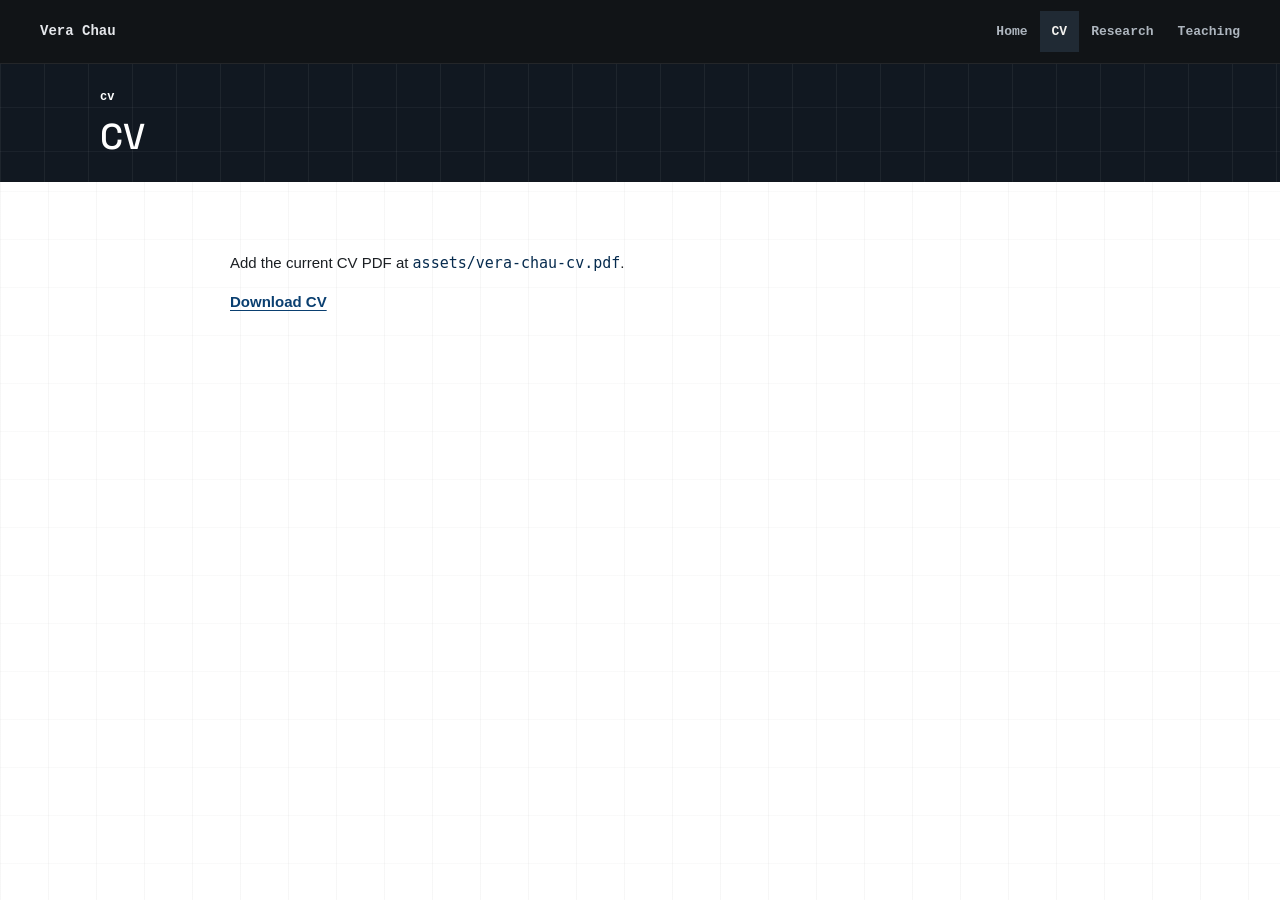
==== cv.html @ 86e2c574 "Initial static website" ====
<!doctype html>
<html lang="en">
  <head>
    <meta charset="utf-8">
    <meta name="viewport" content="width=device-width, initial-scale=1">
    <title>CV - Vera Chau</title>
    <meta name="description" content="CV for Vera Chau.">
    <link rel="preconnect" href="https://fonts.googleapis.com">
    <link rel="preconnect" href="https://fonts.gstatic.com" crossorigin>
    <link href="https://fonts.googleapis.com/css2?family=Space+Grotesk:wght@400;500;600&display=swap" rel="stylesheet">
    <link rel="stylesheet" href="styles.css">
  </head>
  <body>
    <header class="topbar">
      <a class="site-title" href="index.html">Vera Chau</a>
      <nav aria-label="Main navigation">
        <a href="index.html">Home</a>
        <a class="active" href="cv.html">CV</a>
        <a href="research.html">Research</a>
        <a href="teaching.html">Teaching</a>
      </nav>
    </header>

    <main>
      <section class="banner compact">
        <div class="wrap">
          <p class="label">CV</p>
          <h1>CV</h1>
        </div>
      </section>

      <section class="wrap page-copy">
        <p>Add the current CV PDF at <code>assets/vera-chau-cv.pdf</code>.</p>
        <p><a class="button" href="assets/vera-chau-cv.pdf">Download CV</a></p>
      </section>
    </main>
  </body>
</html>
---- styles.css ----
:root {
  --nav: #111417;
  --nav-active: #202a34;
  --blue: #0a3f70;
  --blue-dark: #062b4e;
  --cream: #f2f1ee;
  --text: #1b1f23;
  --muted: #68717a;
  --line: rgba(17, 20, 23, 0.16);
  --paper: #ffffff;
  --heading: "Space Grotesk", "Helvetica Neue", Arial, sans-serif;
  --code: "SFMono-Regular", Consolas, "Liberation Mono", Menlo, monospace;
}

* {
  box-sizing: border-box;
}

body {
  margin: 0;
  background:
    linear-gradient(90deg, rgba(17, 20, 23, 0.035) 1px, transparent 1px),
    linear-gradient(0deg, rgba(17, 20, 23, 0.025) 1px, transparent 1px),
    var(--paper);
  background-size: 48px 48px;
  color: var(--text);
  font-family: "Helvetica Neue", Arial, sans-serif;
  font-size: 15px;
  line-height: 1.62;
}

a {
  color: var(--blue);
  text-decoration-thickness: 1px;
  text-underline-offset: 3px;
}

.topbar {
  min-height: 64px;
  display: flex;
  align-items: stretch;
  justify-content: space-between;
  background: var(--nav);
  border-bottom: 1px solid rgba(255, 255, 255, 0.08);
}

.site-title {
  display: flex;
  align-items: center;
  padding: 13px 40px;
  color: #e5e7eb;
  font-family: var(--code);
  font-size: 14px;
  font-weight: 600;
  line-height: 1.2;
  text-decoration: none;
}

nav {
  display: flex;
  align-items: center;
  padding-right: 28px;
}

nav a {
  display: flex;
  align-items: center;
  min-height: 40px;
  padding: 10px 12px;
  color: #aeb6bf;
  font-family: var(--code);
  font-size: 13px;
  font-weight: 600;
  text-decoration: none;
}

nav a:hover {
  color: #ffffff;
}

nav a.active {
  background: var(--nav-active);
  color: var(--cream);
  font-weight: 700;
}

.wrap {
  width: min(1080px, calc(100% - 56px));
  margin: 0 auto;
}

.banner {
  min-height: 192px;
  display: flex;
  align-items: center;
  color: white;
  background:
    linear-gradient(90deg, rgba(255, 255, 255, 0.055) 1px, transparent 1px),
    linear-gradient(0deg, rgba(255, 255, 255, 0.045) 1px, transparent 1px),
    #111821;
  background-size: 44px 44px;
  border-bottom: 1px solid rgba(17, 20, 23, 0.2);
}

.home-banner {
  min-height: 220px;
}

.banner.compact {
  min-height: 118px;
}

.label {
  margin: 0 0 10px;
  color: inherit;
  font-family: var(--code);
  font-size: 12px;
  font-weight: 600;
  text-transform: lowercase;
}

h1,
h2,
h3 {
  margin: 0;
  color: var(--blue);
  font-family: var(--heading);
  font-weight: 500;
  line-height: 1.18;
}

.banner h1,
.banner .subtitle {
  color: #ffffff;
}

.banner h1 {
  font-family: var(--heading);
  font-weight: 500;
}

h1 {
  font-size: clamp(27px, 3.5vw, 36px);
  font-weight: 500;
  line-height: 1.08;
}

h2 {
  font-size: 21px;
}

h3 {
  font-size: 16px;
}

.subtitle {
  max-width: 720px;
  margin: 18px 0 0;
  color: rgba(255, 255, 255, 0.78);
  font-family: var(--code);
  font-size: 13px;
  line-height: 1.7;
}

.intro-grid {
  display: grid;
  grid-template-columns: 0.95fr 1.05fr;
  gap: 70px;
  padding: 48px 0;
}

.prose p,
.research-opening p,
.page-copy,
.paper-copy,
.other-work p {
  color: var(--text);
}

.selected-work {
  padding: 36px 0 72px;
  border-top: 1px solid rgba(0, 0, 0, 0.15);
}

.selected-work h2 {
  margin-bottom: 18px;
}

.portfolio-line {
  display: grid;
  grid-template-columns: 56px 1fr 320px;
  gap: 24px;
  padding: 18px 0;
  border-top: 1px solid rgba(0, 0, 0, 0.12);
  text-decoration: none;
}

.selected-work .work-no {
  color: var(--muted);
  font-family: var(--code);
  font-size: 12px;
  font-weight: 600;
}

.portfolio-line > span:not(.work-no) {
  color: var(--blue);
  font-family: var(--heading);
  font-size: 18px;
  font-weight: 500;
  line-height: 1.28;
}

.selected-work small {
  align-self: center;
  color: var(--muted);
  font-family: var(--code);
  font-size: 12px;
}

.research-opening {
  max-width: 960px;
  padding: 34px 0 22px;
}

.research-opening h2 {
  max-width: 820px;
}

.research-opening p {
  max-width: 820px;
  margin: 18px 0 0;
  font-size: 15px;
}

.project-index {
  display: grid;
  grid-template-columns: repeat(3, 1fr);
  gap: 22px;
  padding-bottom: 32px;
}

.project-index a {
  padding-top: 14px;
  border-top: 2px solid var(--line);
  color: var(--blue);
  font-family: var(--heading);
  font-size: 15px;
  font-weight: 500;
  line-height: 1.25;
  text-decoration: none;
}

.project-index span {
  display: block;
  margin-bottom: 8px;
  color: var(--muted);
  font-family: var(--code);
  font-size: 12px;
  font-weight: 600;
}

.portfolio-project {
  display: grid;
  grid-template-columns: 92px minmax(360px, 1.12fr) minmax(280px, 0.88fr);
  gap: 34px;
  align-items: start;
  padding: 46px 0;
  border-top: 1px solid rgba(0, 0, 0, 0.16);
}

.project-meta {
  position: sticky;
  top: 28px;
  color: var(--muted);
  font-family: var(--code);
  font-size: 13px;
  line-height: 1.5;
}

.project-meta span {
  display: block;
  color: var(--blue);
  font-family: var(--code);
  font-size: 22px;
  font-weight: 650;
  line-height: 1;
}

.project-meta p {
  margin: 12px 0 0;
}

.research-plate {
  margin: 0;
}

.plate-placeholder {
  aspect-ratio: 4 / 3;
  display: grid;
  place-items: center;
  background:
    linear-gradient(90deg, rgba(6, 43, 78, 0.08) 1px, transparent 1px),
    linear-gradient(0deg, rgba(6, 43, 78, 0.06) 1px, transparent 1px),
    #f7f8f8;
  background-size: 24px 24px;
  border: 1px solid var(--line);
}

.plate-placeholder span {
  color: rgba(6, 43, 78, 0.48);
  font-family: var(--code);
  font-size: 13px;
  font-weight: 600;
  text-transform: lowercase;
}

figcaption {
  margin-top: 10px;
  color: var(--muted);
  font-family: var(--code);
  font-size: 13px;
  line-height: 1.45;
}

.project-text h2 {
  font-size: clamp(19px, 2vw, 25px);
}

.takeaway {
  margin: 18px 0 16px;
  color: var(--blue-dark);
  font-size: 15px;
  font-weight: 700;
  line-height: 1.55;
}

.paper-copy {
  color: var(--text);
  font-size: 14px;
  line-height: 1.75;
}

.tags {
  margin-top: 22px;
  color: var(--muted);
  font-size: 14px;
}

.button {
  display: inline-block;
  padding: 0;
  background: transparent;
  color: var(--blue);
  font-weight: 700;
  text-decoration: underline;
  text-decoration-thickness: 1px;
  text-underline-offset: 3px;
}

.other-work {
  padding: 44px 0 70px;
  border-top: 1px solid rgba(0, 0, 0, 0.16);
}

.other-work article {
  max-width: 820px;
  margin-top: 16px;
}

.page-copy {
  max-width: 820px;
  padding: 54px 0 90px;
}

.page-copy h2 {
  margin: 38px 0 12px;
  font-size: 20px;
}

code {
  color: var(--blue-dark);
}

@media (max-width: 760px) {
  .topbar {
    display: block;
  }

  .site-title {
    padding: 16px 24px 6px;
  }

  nav {
    flex-wrap: wrap;
    padding: 0 18px 14px;
  }

  nav a {
    min-height: 38px;
    padding: 8px 10px;
  }

  .banner {
    min-height: 180px;
  }

  .banner.compact {
    min-height: 112px;
  }

  .wrap {
    width: min(100% - 32px, 1024px);
  }

  h1 {
    font-size: 28px;
  }

  h2 {
    font-size: 20px;
  }

  .intro-grid,
  .portfolio-line,
  .project-index,
  .portfolio-project {
    grid-template-columns: 1fr;
  }

  .project-meta {
    position: static;
  }
}
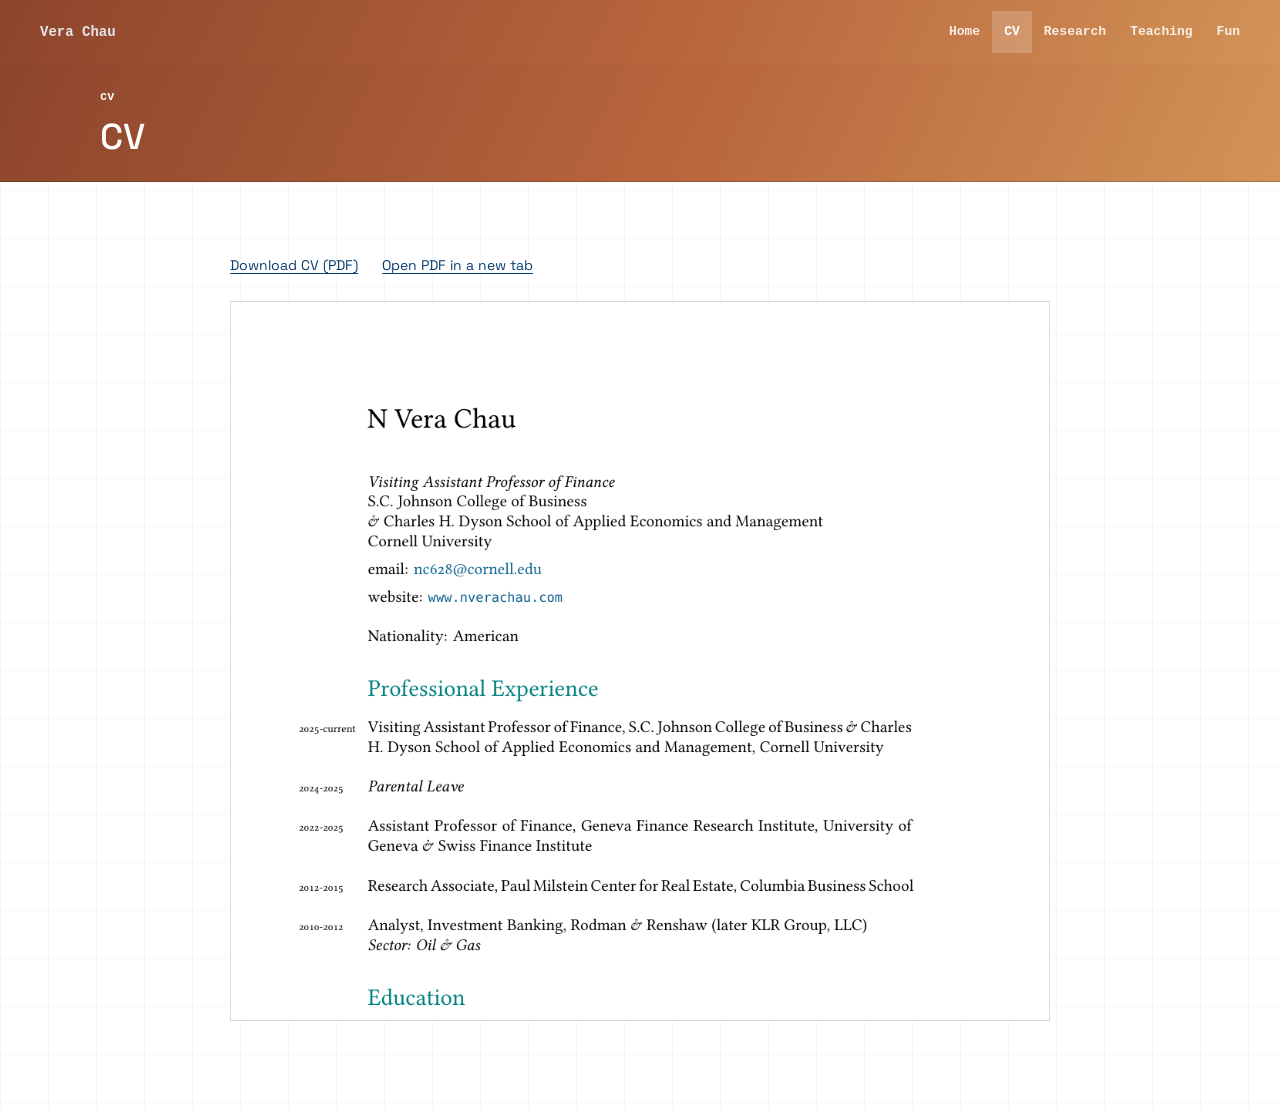
==== commit 66d74692: "Prepare website draft with research, teaching, CV and Fun pages" ====
--- a/cv.html
+++ b/cv.html
@@ -7,8 +7,8 @@
     <meta name="description" content="CV for Vera Chau.">
     <link rel="preconnect" href="https://fonts.googleapis.com">
     <link rel="preconnect" href="https://fonts.gstatic.com" crossorigin>
-    <link href="https://fonts.googleapis.com/css2?family=Space+Grotesk:wght@400;500;600&display=swap" rel="stylesheet">
-    <link rel="stylesheet" href="styles.css">
+    <link href="https://fonts.googleapis.com/css2?family=Space+Grotesk:wght@400;500;600;700&amp;display=swap" rel="stylesheet">
+    <link rel="stylesheet" href="styles.css?v=20260930-2">
   </head>
   <body>
     <header class="topbar">
@@ -18,6 +18,7 @@
         <a class="active" href="cv.html">CV</a>
         <a href="research.html">Research</a>
         <a href="teaching.html">Teaching</a>
+        <a href="fun.html">Fun</a>
       </nav>
     </header>
 
@@ -30,8 +31,13 @@
       </section>
 
       <section class="wrap page-copy">
-        <p>Add the current CV PDF at <code>assets/vera-chau-cv.pdf</code>.</p>
-        <p><a class="button" href="assets/vera-chau-cv.pdf">Download CV</a></p>
+        <p class="paper-links"><a href="assets/vera-chau-cv.pdf?v=20260930" download>Download CV (PDF)</a><a href="assets/vera-chau-cv.pdf?v=20260930" target="_blank" rel="noopener">Open PDF in a new tab</a></p>
+        <div class="cv-preview" role="region" aria-label="CV preview, four pages. Scroll to read all pages." tabindex="0">
+          <img src="assets/cv-preview/page-1.png?v=20260930" width="1061" height="1500" alt="CV page 1: contact information, professional experience, and education.">
+          <img src="assets/cv-preview/page-2.png?v=20260930" width="1061" height="1500" alt="CV page 2: research projects." loading="lazy">
+          <img src="assets/cv-preview/page-3.png?v=20260930" width="1061" height="1500" alt="CV page 3: research and teaching experience, including Managerial Finance at Cornell Johnson and Intro to AI in Business at Cornell Dyson." loading="lazy">
+          <img src="assets/cv-preview/page-4.png?v=20260930" width="1061" height="1500" alt="CV page 4: technical languages and PhD references." loading="lazy">
+        </div>
       </section>
     </main>
   </body>
--- a/styles.css
+++ b/styles.css
@@ -8,7 +8,9 @@
   --muted: #68717a;
   --line: rgba(17, 20, 23, 0.16);
   --paper: #ffffff;
+  --top-gradient: linear-gradient(115deg, #8d452b 0%, #b8663d 54%, #d29357 100%);
   --heading: "Space Grotesk", "Helvetica Neue", Arial, sans-serif;
+  --body: "Space Grotesk", "Trebuchet MS", Arial, sans-serif;
   --code: "SFMono-Regular", Consolas, "Liberation Mono", Menlo, monospace;
 }
 
@@ -24,8 +26,8 @@
     var(--paper);
   background-size: 48px 48px;
   color: var(--text);
-  font-family: "Helvetica Neue", Arial, sans-serif;
-  font-size: 15px;
+  font-family: var(--body);
+  font-size: 17px;
   line-height: 1.62;
 }
 
@@ -40,8 +42,8 @@
   display: flex;
   align-items: stretch;
   justify-content: space-between;
-  background: var(--nav);
-  border-bottom: 1px solid rgba(255, 255, 255, 0.08);
+  background: var(--top-gradient);
+  border-bottom: 0;
 }
 
 .site-title {
@@ -67,7 +69,7 @@
   align-items: center;
   min-height: 40px;
   padding: 10px 12px;
-  color: #aeb6bf;
+  color: rgba(255, 250, 244, 0.9);
   font-family: var(--code);
   font-size: 13px;
   font-weight: 600;
@@ -76,11 +78,12 @@
 
 nav a:hover {
   color: #ffffff;
+  background: rgba(255, 255, 255, 0.1);
 }
 
 nav a.active {
-  background: var(--nav-active);
-  color: var(--cream);
+  background: rgba(255, 255, 255, 0.18);
+  color: #ffffff;
   font-weight: 700;
 }
 
@@ -94,16 +97,12 @@
   display: flex;
   align-items: center;
   color: white;
-  background:
-    linear-gradient(90deg, rgba(255, 255, 255, 0.055) 1px, transparent 1px),
-    linear-gradient(0deg, rgba(255, 255, 255, 0.045) 1px, transparent 1px),
-    #111821;
-  background-size: 44px 44px;
+  background: var(--top-gradient);
   border-bottom: 1px solid rgba(17, 20, 23, 0.2);
 }
 
 .home-banner {
-  min-height: 220px;
+  min-height: 218px;
 }
 
 .banner.compact {
@@ -164,9 +163,41 @@
 
 .intro-grid {
   display: grid;
-  grid-template-columns: 0.95fr 1.05fr;
-  gap: 70px;
+  grid-template-columns: minmax(0, 666px) minmax(0, 1fr);
+  gap: 48px;
+  align-items: start;
   padding: 48px 0;
+}
+
+.intro-bio {
+  display: grid;
+  grid-template-columns: 220px minmax(0, 420px);
+  gap: 26px;
+  align-items: start;
+}
+
+.intro-portrait {
+  width: 220px;
+  margin: 0;
+}
+
+.intro-portrait img {
+  display: block;
+  width: 100%;
+  height: auto;
+  aspect-ratio: 4 / 5;
+  object-fit: cover;
+  object-position: center 28%;
+}
+
+.intro-bio-copy {
+  max-width: 420px;
+  font-size: 17px;
+  line-height: 1.65;
+}
+
+.prose p:first-child {
+  margin-top: 0;
 }
 
 .prose p,
@@ -229,17 +260,25 @@
 .research-opening p {
   max-width: 820px;
   margin: 18px 0 0;
-  font-size: 15px;
+  font-size: 17px;
 }
 
 .project-index {
   display: grid;
-  grid-template-columns: repeat(3, 1fr);
+  grid-template-columns: repeat(2, minmax(0, 1fr));
+  grid-template-areas:
+    "section-1 section-2"
+    "papers-1 papers-2";
+  grid-template-rows: auto auto;
+  align-items: start;
   gap: 22px;
+  row-gap: 13px;
+  padding-top: 34px;
   padding-bottom: 32px;
 }
 
-.project-index a {
+.project-index-section {
+  display: block;
   padding-top: 14px;
   border-top: 2px solid var(--line);
   color: var(--blue);
@@ -250,13 +289,244 @@
   text-decoration: none;
 }
 
-.project-index span {
+.project-index-section-1 { grid-area: section-1; }
+.project-index-section-2 { grid-area: section-2; }
+.project-index-section-3 { grid-area: section-3; }
+
+.project-index-section span {
   display: block;
   margin-bottom: 8px;
   color: var(--muted);
   font-family: var(--code);
   font-size: 12px;
   font-weight: 600;
+}
+
+.paper-index {
+  margin: 0;
+  padding: 0;
+  list-style: none;
+}
+
+.paper-index-1 { grid-area: papers-1; }
+.paper-index-2 { grid-area: papers-2; }
+.paper-index-3 { grid-area: papers-3; }
+
+.paper-index li + li {
+  margin-top: 8px;
+}
+
+.paper-index a {
+  display: block;
+  color: #7b838b;
+  font-family: var(--heading);
+  font-size: 12px;
+  font-weight: 300;
+  line-height: 1.4;
+  text-decoration: none;
+}
+
+.paper-index a:hover {
+  color: #5f6871;
+  text-decoration: underline;
+  text-underline-offset: 3px;
+}
+
+.research-group {
+  padding: 20px 0 28px;
+  scroll-margin-top: 24px;
+}
+
+.research-group > h2 {
+  padding-bottom: 22px;
+  font-size: clamp(23px, 3vw, 30px);
+}
+
+.research-paper {
+  padding: 26px 0 32px;
+  border-top: 1px solid var(--line);
+  scroll-margin-top: 24px;
+}
+
+.research-paper h3 {
+  max-width: 1100px;
+  color: #70777d;
+  font-size: clamp(21px, 2.7vw, 28px);
+  font-weight: 300;
+  line-height: 1.3;
+}
+
+.paper-stage {
+  margin: 0 0 10px;
+  color: var(--muted);
+  font-family: var(--code);
+  font-size: 12px;
+}
+
+.paper-authors {
+  margin: 12px 0;
+}
+
+.paper-links {
+  display: flex;
+  flex-wrap: wrap;
+  gap: 12px 24px;
+  margin: 18px 0;
+  font-family: var(--heading);
+  font-size: 14px;
+}
+
+.note-marker {
+  margin-left: 4px;
+  font-size: 0.65em;
+  vertical-align: super;
+}
+
+.note-marker a {
+  text-decoration: none;
+}
+
+.paper-disclosure {
+  max-width: 820px;
+  margin: -4px 0 18px;
+  color: var(--muted);
+  font-size: 13px;
+  line-height: 1.5;
+}
+
+.paper-disclosure sup {
+  margin-right: 3px;
+}
+
+.paper-abstract {
+  max-width: 820px;
+  margin: 18px 0 24px;
+}
+
+.research-page .wrap {
+  width: min(1240px, calc(100% - 56px));
+}
+
+.paper-columns {
+  display: grid;
+  grid-template-columns: minmax(0, 1.1fr) minmax(0, 1fr);
+  gap: 36px;
+  align-items: start;
+  margin-top: 22px;
+}
+
+.paper-columns .paper-abstract,
+.paper-columns .paper-figure-stack,
+.paper-columns .paper-figure {
+  min-width: 0;
+  margin: 0;
+}
+
+.integrated-paper-columns {
+  grid-template-columns: minmax(0, 1.25fr) minmax(340px, 0.75fr);
+}
+
+.integrated-paper-columns .integrated-paper-figure {
+  width: 100%;
+  max-width: 430px;
+  justify-self: end;
+}
+
+.integrated-paper-columns .paper-abstract {
+  max-width: 820px;
+}
+
+@media (min-width: 761px) {
+  .research-paper:nth-of-type(even) .paper-columns {
+    grid-template-columns: minmax(0, 1fr) minmax(0, 1.1fr);
+  }
+
+  .research-paper:nth-of-type(even) .paper-columns > .paper-figure,
+  .research-paper:nth-of-type(even) .paper-columns > .paper-figure-stack {
+    order: 2;
+  }
+
+  .research-paper:nth-of-type(even) .paper-columns .paper-abstract {
+    order: 1;
+  }
+
+  #intermediation .integrated-paper-columns {
+    grid-template-columns: minmax(0, 1.25fr) minmax(340px, 0.75fr);
+  }
+}
+
+.paper-section-label {
+  display: block;
+  color: var(--blue-dark);
+  font-family: var(--heading);
+  font-size: 13px;
+  font-weight: 600;
+  line-height: 1.5;
+  margin: 0 0 10px;
+}
+
+.paper-abstract summary {
+  width: fit-content;
+  cursor: pointer;
+  color: var(--blue);
+  font-family: var(--heading);
+  font-size: 14px;
+  padding: 5px 0;
+}
+
+.paper-abstract p {
+  color: #343a40;
+  font-family: var(--heading);
+  font-size: 16px;
+  font-weight: 300;
+  line-height: 1.72;
+  margin: 0 0 14px;
+}
+
+.paper-figure {
+  max-width: 900px;
+  margin: 26px 0 0;
+}
+
+.paper-figure-stack {
+  display: grid;
+  gap: 32px;
+}
+
+.paper-figure img {
+  display: block;
+  width: 100%;
+  height: auto;
+}
+
+.paper-figure figcaption {
+  max-width: 820px;
+  font-family: var(--body);
+  font-size: 13px;
+  line-height: 1.6;
+  margin-top: 18px;
+}
+
+.paper-figure figcaption p {
+  margin: 0 0 10px;
+}
+
+.paper-figure figcaption a {
+  white-space: nowrap;
+}
+
+.paper-expand summary,
+.figure-notes summary {
+  color: var(--blue);
+  cursor: pointer;
+  font-size: 13px;
+  font-weight: 500;
+  width: fit-content;
+  margin-bottom: 10px;
+}
+
+.figure-notes {
+  margin: 10px 0;
 }
 
 .portfolio-project {
@@ -329,14 +599,14 @@
 .takeaway {
   margin: 18px 0 16px;
   color: var(--blue-dark);
-  font-size: 15px;
+  font-size: 17px;
   font-weight: 700;
   line-height: 1.55;
 }
 
 .paper-copy {
   color: var(--text);
-  font-size: 14px;
+  font-size: 17px;
   line-height: 1.75;
 }
 
@@ -377,11 +647,132 @@
   font-size: 20px;
 }
 
+.cv-preview {
+  display: block;
+  width: 100%;
+  height: 80vh;
+  min-height: 480px;
+  margin-top: 24px;
+  border: 1px solid var(--line);
+  background: var(--paper);
+  overflow: auto;
+}
+
+.cv-preview img {
+  display: block;
+  width: 100%;
+  height: auto;
+}
+
+.cv-preview img + img {
+  border-top: 1px solid var(--line);
+}
+
+.course-list {
+  padding-left: 22px;
+}
+
+.course-list li {
+  padding-left: 4px;
+  margin: 0 0 24px;
+}
+
+.course-name,
+.course-professor,
+.course-institution {
+  display: block;
+}
+
+.course-name {
+  font-weight: 600;
+}
+
+.course-program {
+  font-weight: 400;
+  color: var(--muted);
+}
+
+.course-institution {
+  color: var(--muted);
+}
+
 code {
   color: var(--blue-dark);
 }
 
+.fun-quote {
+  color: #674ea7;
+  font-family: "Fredoka", "Trebuchet MS", sans-serif;
+  font-size: clamp(24px, 3vw, 32px);
+  font-weight: 500;
+  line-height: 1.45;
+  margin: 0 0 30px;
+}
+
+.fun-photos {
+  display: grid;
+  grid-template-columns: repeat(2, minmax(0, 1fr));
+  gap: 24px;
+}
+
+.fun-photos img {
+  display: block;
+  width: 100%;
+  height: auto;
+}
+
+.vikings-schedule {
+  margin-top: 40px;
+}
+
+.vikings-schedule h2 {
+  margin: 0 0 12px;
+  color: #513581;
+}
+
+.vikings-schedule-frame {
+  display: block;
+  width: 100%;
+  height: 1000px;
+  height: clamp(700px, 90vh, 1100px);
+  border: 0;
+  margin: 20px 0 12px;
+}
+
+.schedule-fallback {
+  margin: 0;
+  font-family: var(--heading);
+  font-size: 13px;
+}
+
 @media (max-width: 760px) {
+  .research-page .wrap {
+    width: calc(100% - 32px);
+  }
+
+  .paper-columns {
+    grid-template-columns: 1fr;
+    gap: 24px;
+  }
+
+  .integrated-paper-columns {
+    grid-template-columns: 1fr;
+  }
+
+  .integrated-paper-columns .integrated-paper-figure {
+    max-width: 430px;
+    justify-self: start;
+  }
+
+  .project-index {
+    grid-template-areas:
+      "section-1"
+      "papers-1"
+      "section-2"
+      "papers-2";
+    row-gap: 13px;
+  }
+
   .topbar {
     display: block;
   }
@@ -421,12 +812,18 @@
   }
 
   .intro-grid,
+  .intro-bio,
+  .fun-photos,
   .portfolio-line,
   .project-index,
   .portfolio-project {
     grid-template-columns: 1fr;
   }
 
+  .intro-portrait {
+    width: min(220px, 100%);
+  }
+
   .project-meta {
     position: static;
   }
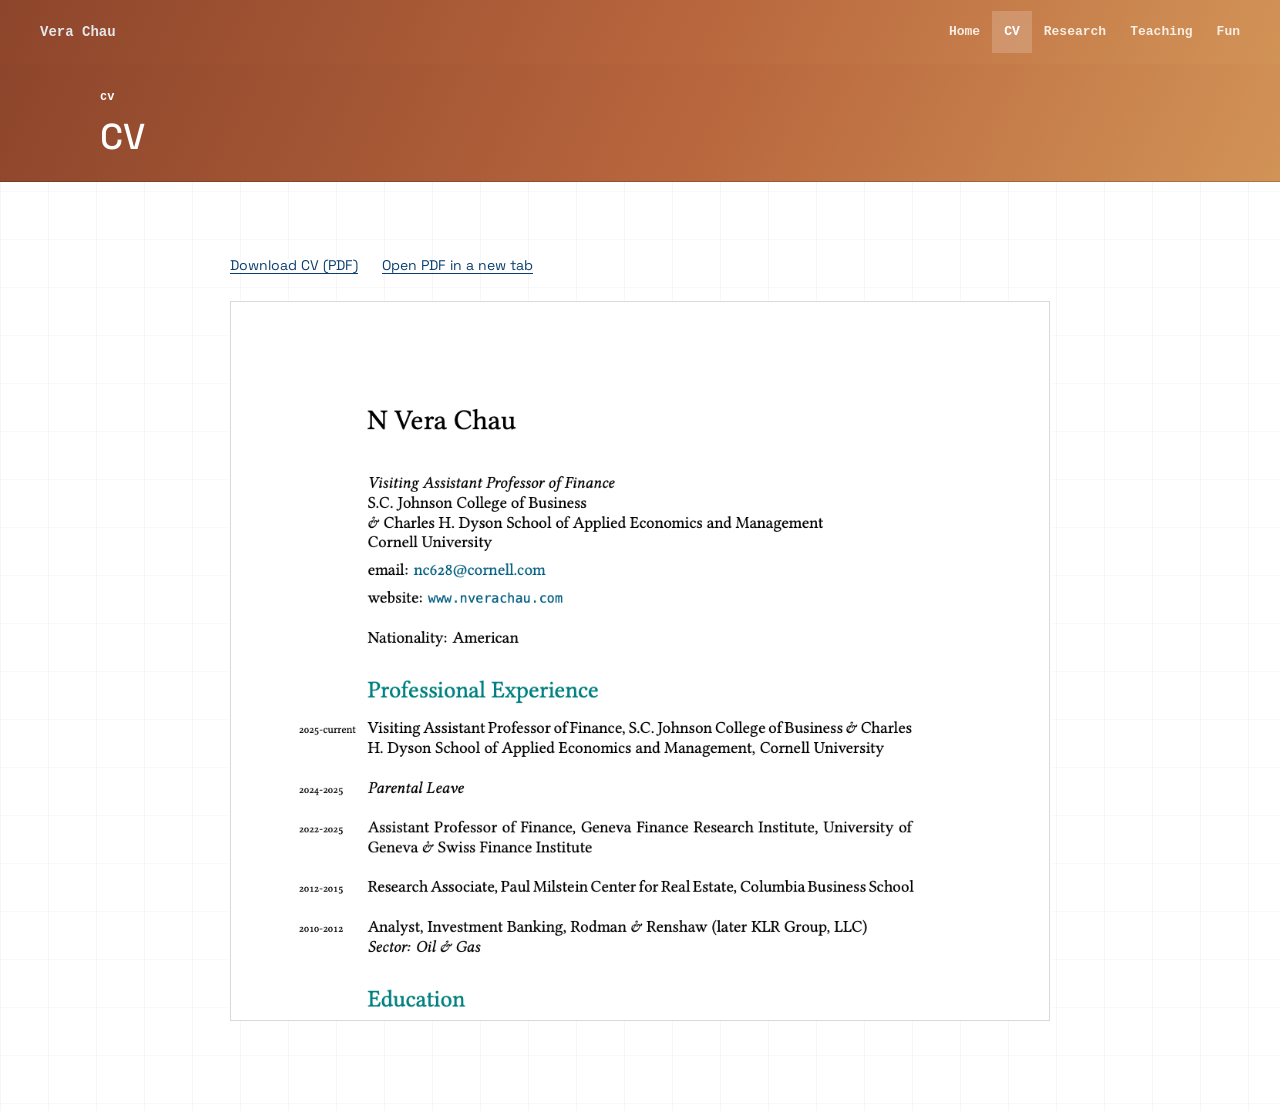
==== commit 00516779: "Update CV: synced works in progress with research page Co-Authored-By: Claude Opus 5.5 <noreply@anth" ====
--- a/cv.html
+++ b/cv.html
@@ -8,7 +8,7 @@
     <link rel="preconnect" href="https://fonts.googleapis.com">
     <link rel="preconnect" href="https://fonts.gstatic.com" crossorigin>
     <link href="https://fonts.googleapis.com/css2?family=Space+Grotesk:wght@400;500;600;700&amp;display=swap" rel="stylesheet">
-    <link rel="stylesheet" href="styles.css?v=20260930-2">
+    <link rel="stylesheet" href="styles.css?v=20261021-2">
   </head>
   <body>
     <header class="topbar">
@@ -31,12 +31,12 @@
       </section>
 
       <section class="wrap page-copy">
-        <p class="paper-links"><a href="assets/vera-chau-cv.pdf?v=20260930" download>Download CV (PDF)</a><a href="assets/vera-chau-cv.pdf?v=20260930" target="_blank" rel="noopener">Open PDF in a new tab</a></p>
+        <p class="paper-links"><a href="assets/vera-chau-cv.pdf?v=20261021" download>Download CV (PDF)</a><a href="assets/vera-chau-cv.pdf?v=20261021" target="_blank" rel="noopener">Open PDF in a new tab</a></p>
         <div class="cv-preview" role="region" aria-label="CV preview, four pages. Scroll to read all pages." tabindex="0">
-          <img src="assets/cv-preview/page-1.png?v=20260930" width="1061" height="1500" alt="CV page 1: contact information, professional experience, and education.">
-          <img src="assets/cv-preview/page-2.png?v=20260930" width="1061" height="1500" alt="CV page 2: research projects." loading="lazy">
-          <img src="assets/cv-preview/page-3.png?v=20260930" width="1061" height="1500" alt="CV page 3: research and teaching experience, including Managerial Finance at Cornell Johnson and Intro to AI in Business at Cornell Dyson." loading="lazy">
-          <img src="assets/cv-preview/page-4.png?v=20260930" width="1061" height="1500" alt="CV page 4: technical languages and PhD references." loading="lazy">
+          <img src="assets/cv-preview/page-1.png?v=20261021" width="1061" height="1500" alt="CV page 1: contact information, professional experience, and education.">
+          <img src="assets/cv-preview/page-2.png?v=20261021" width="1061" height="1500" alt="CV page 2: research projects." loading="lazy">
+          <img src="assets/cv-preview/page-3.png?v=20261021" width="1061" height="1500" alt="CV page 3: research and teaching experience, including Managerial Finance at Cornell Johnson and Intro to AI in Business at Cornell Dyson." loading="lazy">
+          <img src="assets/cv-preview/page-4.png?v=20261021" width="1061" height="1500" alt="CV page 4: technical languages and PhD references." loading="lazy">
         </div>
       </section>
     </main>
